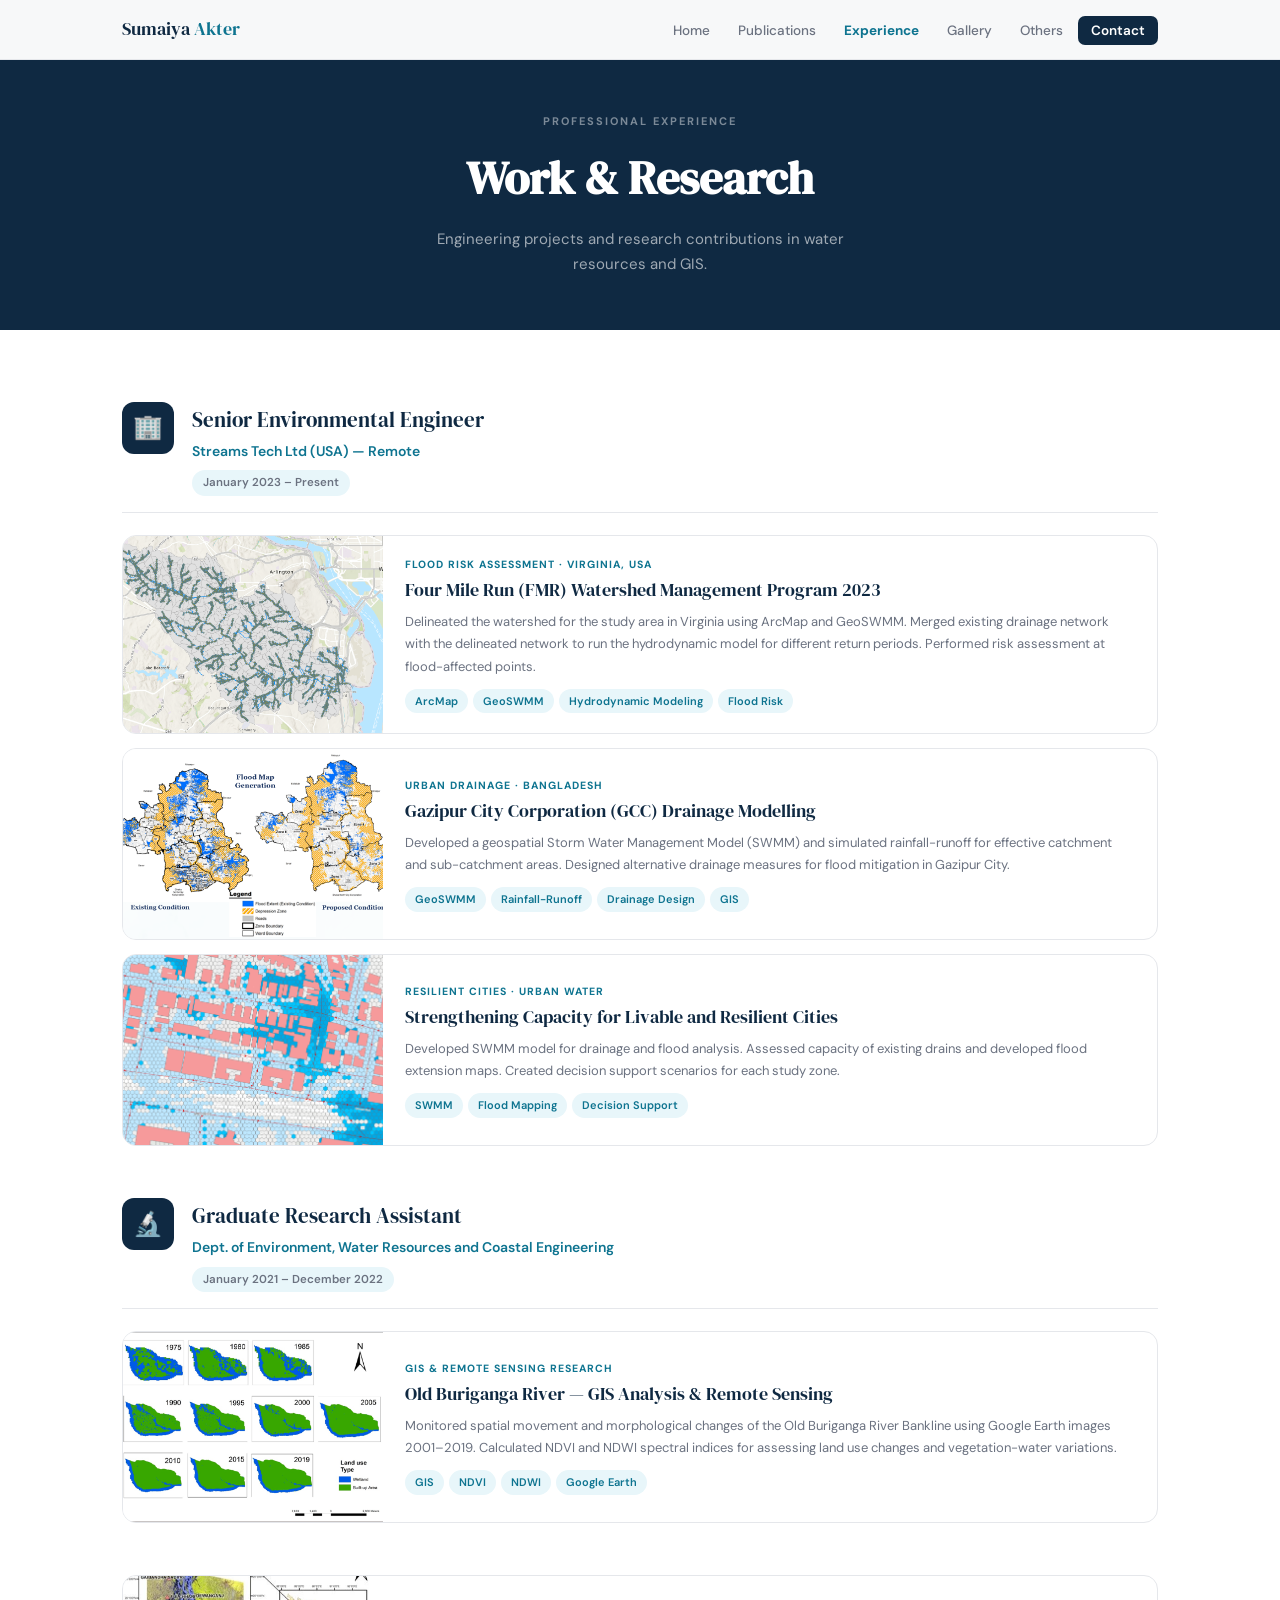
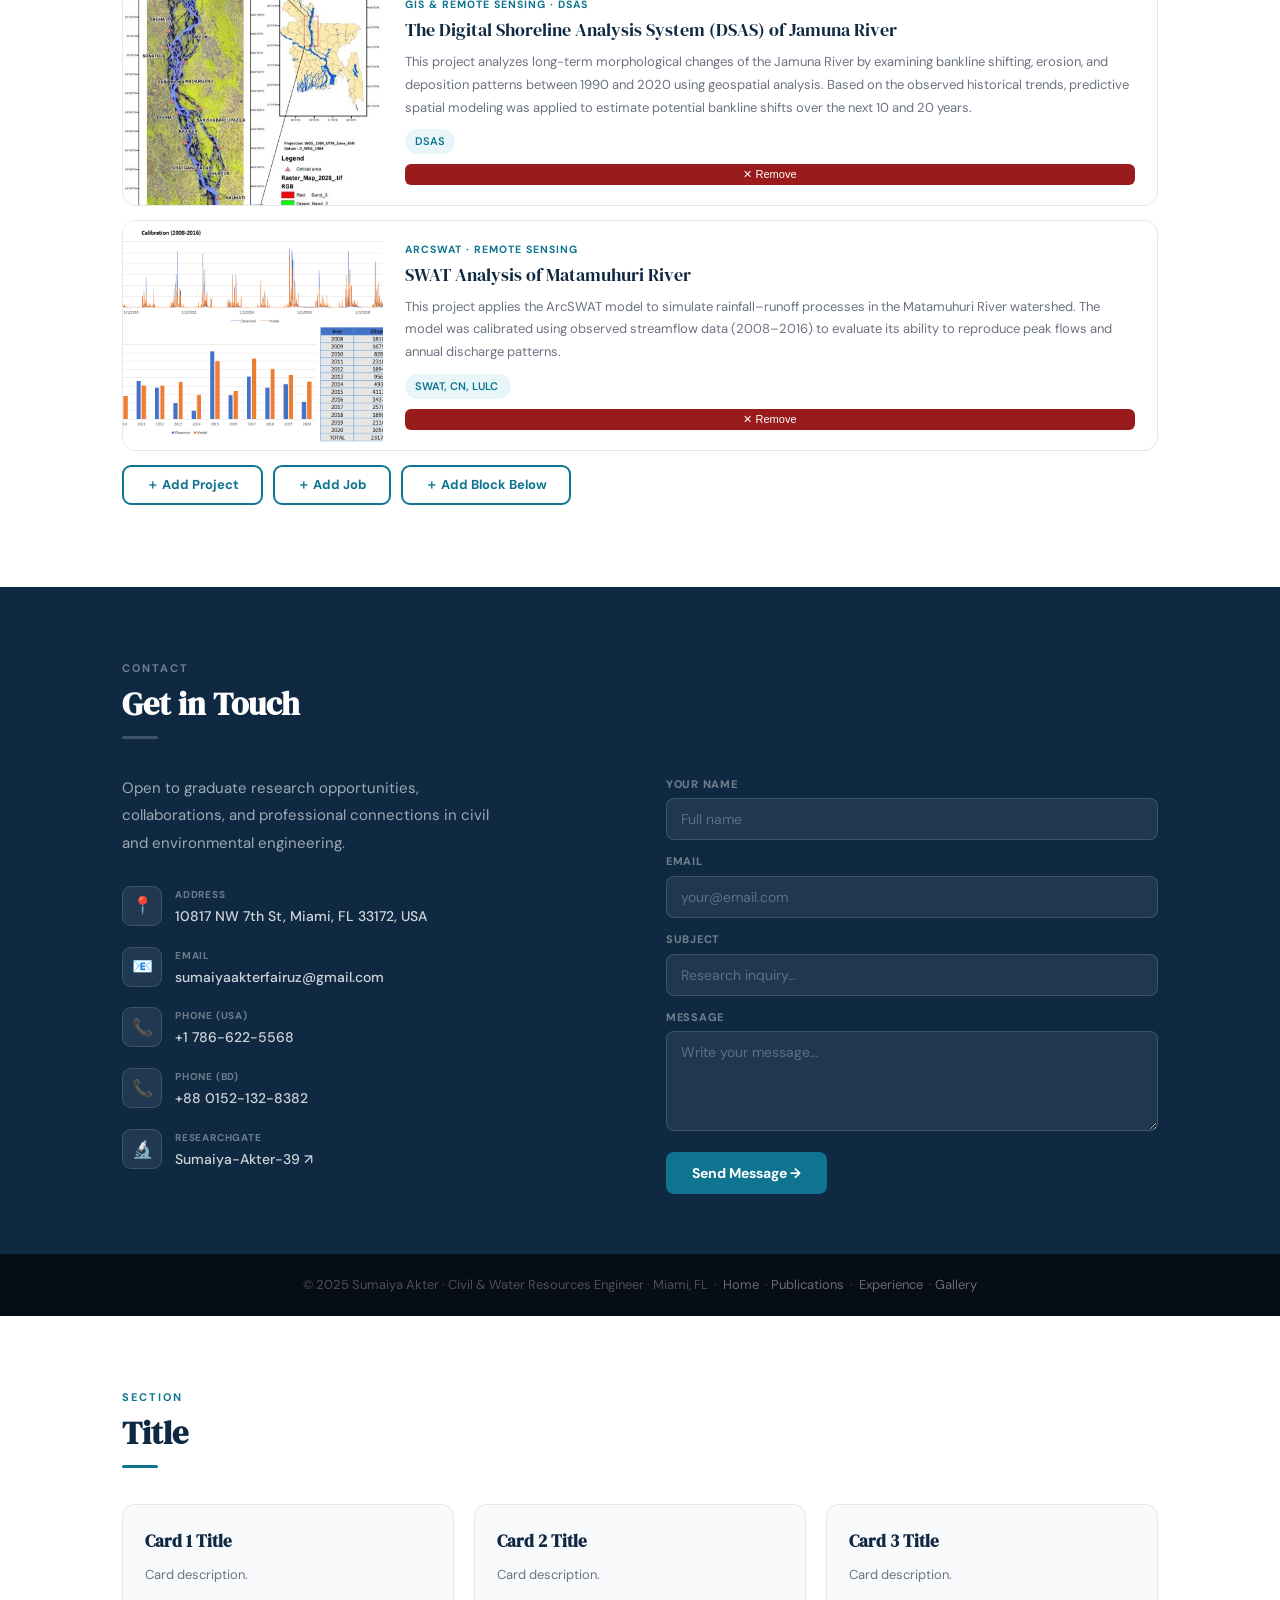
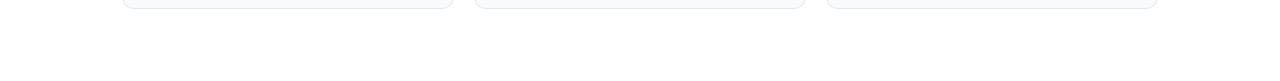
==== experience.html @ da6ac18e "Add files via upload" ====
<!DOCTYPE html>
<html lang="en"><head>
<meta charset="UTF-8"><meta name="viewport" content="width=device-width, initial-scale=1.0">
<title>Experience | Sumaiya Akter</title>
<link href="https://fonts.googleapis.com/css2?family=DM+Serif+Display:ital@0;1&amp;family=DM+Sans:ital,opsz,wght@0,9..40,300;0,9..40,400;0,9..40,500;0,9..40,600;1,9..40,400&amp;display=swap" rel="stylesheet">
<style>/* ── SHARED STYLES ─────────────────────────────── */
*,*::before,*::after{margin:0;padding:0;box-sizing:border-box;}
html{scroll-behavior:smooth;}
body{font-family:'DM Sans',sans-serif;background:#fff;color:#222;line-height:1.7;overflow-x:hidden;}

:root{
  --navy:#0f2942;
  --blue:#2563a8;
  --teal:#0e7490;
  --teal-lt:#22a7c7;
  --teal-pale:#e8f6fa;
  --muted:#6b7280;
  --border:#e5e7eb;
  --bg2:#f8fafc;
  --bg3:#f1f5f9;
  --nav-h:60px;
  --shadow:0 4px 18px rgba(0,0,0,.08);
  --shadow-lg:0 12px 40px rgba(0,0,0,.1);
  --r:10px;
}

/* NAV */
nav{position:fixed;top:0;left:0;right:0;z-index:100;height:var(--nav-h);background:rgba(255,255,255,.97);backdrop-filter:blur(10px);border-bottom:1px solid var(--border);transition:box-shadow .3s;}
nav.scrolled{box-shadow:var(--shadow);}
.nav-inner{max-width:1100px;margin:0 auto;padding:0 32px;height:100%;display:flex;align-items:center;justify-content:space-between;}
.nav-logo{font-family:'DM Serif Display',serif;font-size:18px;color:var(--navy);text-decoration:none;}
.nav-logo span{color:var(--teal);}
.nav-links{display:flex;gap:2px;list-style:none;}
.nav-links a{font-size:13.5px;font-weight:500;color:var(--muted);text-decoration:none;padding:6px 13px;border-radius:7px;transition:all .2s;}
.nav-links a:hover{color:var(--navy);background:var(--bg3);}
.nav-links a.active{color:var(--teal);font-weight:700;}
.nav-cta{background:var(--navy)!important;color:#fff!important;font-weight:600!important;border-radius:7px;}
.nav-cta:hover{opacity:.88;}
.burger{display:none;background:none;border:none;cursor:pointer;flex-direction:column;gap:5px;padding:4px;}
.burger span{width:22px;height:2px;background:var(--navy);border-radius:2px;display:block;}
.mob-nav{display:none;position:fixed;inset:0;z-index:99;background:rgba(15,41,66,.97);flex-direction:column;align-items:center;justify-content:center;gap:8px;}
.mob-nav.open{display:flex;}
.mob-nav a{font-family:'DM Serif Display',serif;font-size:28px;color:rgba(255,255,255,.85);text-decoration:none;padding:10px;}
.mob-close{position:absolute;top:20px;right:24px;background:none;border:none;color:rgba(255,255,255,.5);font-size:32px;cursor:pointer;}

/* PAGE HERO (non-home pages) */
.page-hero{background:var(--navy);padding:calc(var(--nav-h)+52px) 0 52px;text-align:center;}
.page-hero .eyebrow{font-size:11px;font-weight:700;letter-spacing:2px;text-transform:uppercase;color:rgba(255,255,255,.45);display:block;margin-bottom:8px;}
.page-hero h1{font-family:'DM Serif Display',serif;font-size:clamp(30px,4vw,46px);color:#fff;margin-bottom:10px;}
.page-hero p{font-size:15px;color:rgba(255,255,255,.6);max-width:480px;margin:0 auto;}

/* SECTIONS */
section.content-sec{padding:80px 0;}
section.content-sec:nth-of-type(even){background:var(--bg2);}
.container{max-width:1100px;margin:0 auto;padding:0 32px;}
.sec-label{font-size:11px;font-weight:700;letter-spacing:2px;text-transform:uppercase;color:var(--teal);display:block;margin-bottom:8px;}
h2.sec-title{font-family:'DM Serif Display',serif;font-size:clamp(24px,3vw,32px);color:var(--navy);margin-bottom:8px;line-height:1.2;}
.divider{width:36px;height:3px;background:var(--teal);border-radius:2px;margin:12px 0 36px;}

/* CONTACT FOOTER SECTION */
.contact-footer{background:var(--navy);padding:72px 0 0;}
.contact-footer .sec-label{color:rgba(255,255,255,.4);}
.contact-footer h2.sec-title{color:#fff;}
.contact-footer .divider{background:rgba(255,255,255,.2);}
.contact-grid{display:grid;grid-template-columns:1fr 1fr;gap:52px;align-items:start;padding-bottom:60px;}
.ci{display:flex;align-items:flex-start;gap:13px;margin-bottom:18px;}
.ci-icon{width:40px;height:40px;border-radius:9px;background:rgba(255,255,255,.08);border:1px solid rgba(255,255,255,.12);display:flex;align-items:center;justify-content:center;font-size:17px;flex-shrink:0;}
.ci-lbl{font-size:10px;font-weight:800;text-transform:uppercase;letter-spacing:.8px;color:rgba(255,255,255,.38);display:block;margin-bottom:2px;}
.ci-val{font-size:14px;color:rgba(255,255,255,.8);font-weight:500;}
.ci-val a{color:rgba(255,255,255,.8);text-decoration:none;}
.ci-val a:hover{color:var(--teal-lt);}
.cform{display:flex;flex-direction:column;gap:12px;}
.fg label{display:block;font-size:11px;font-weight:800;text-transform:uppercase;letter-spacing:.7px;color:rgba(255,255,255,.4);margin-bottom:5px;}
.fg input,.fg textarea{width:100%;background:rgba(255,255,255,.07);border:1px solid rgba(255,255,255,.13);border-radius:8px;font-size:14px;padding:11px 14px;font-family:'DM Sans',sans-serif;outline:none;color:#fff;transition:border .2s;}
.fg input::placeholder,.fg textarea::placeholder{color:rgba(255,255,255,.28);}
.fg input:focus,.fg textarea:focus{border-color:var(--teal-lt);}
.fg textarea{resize:vertical;min-height:100px;}
.form-btn{background:var(--teal);color:#fff;border:none;padding:12px 26px;border-radius:8px;font-size:14px;font-weight:700;cursor:pointer;font-family:'DM Sans',sans-serif;transition:all .22s;align-self:flex-start;}
.form-btn:hover{background:var(--teal-lt);transform:translateY(-1px);}
.form-ok{display:none;margin-top:8px;padding:10px 14px;background:rgba(14,116,144,.2);border:1px solid rgba(14,116,144,.4);border-radius:7px;color:var(--teal-lt);font-size:13px;}
footer{background:#060d14;color:rgba(255,255,255,.28);padding:20px 0;text-align:center;font-size:13px;}
footer a{color:rgba(255,255,255,.4);text-decoration:none;}

/* REVEAL */
.reveal{opacity:0;transform:translateY(18px);transition:opacity .65s ease,transform .65s ease;}
.reveal.in{opacity:1;transform:none;}

/* RESPONSIVE */
@media(max-width:900px){
  .contact-grid{grid-template-columns:1fr;}
  .nav-links{display:none;}
  .burger{display:flex;}
}
@media(max-width:600px){
  .container{padding:0 20px;}
  section.content-sec{padding:60px 0;}
  .contact-footer{padding:56px 0 0;}
}

/* ═══════════════════════════════════════════════════
   EDITOR UI — appended to shared.css
   ═══════════════════════════════════════════════════ */

/* ── EDIT BAR (floating bottom) ─────────────────────── */
.edit-bar{
  position:fixed;bottom:18px;left:50%;transform:translateX(-50%);z-index:8000;
  background:#0b1f33;border-radius:40px;padding:8px 16px;
  display:flex;align-items:center;gap:8px;flex-wrap:wrap;justify-content:center;
  box-shadow:0 8px 40px rgba(0,0,0,.55);border:1px solid rgba(255,255,255,.12);
  font-family:'DM Sans',sans-serif;max-width:96vw;
}
.edit-bar .eb-lbl{color:rgba(255,255,255,.38);font-size:10px;font-weight:800;letter-spacing:.8px;text-transform:uppercase;}
.edit-bar button{border:none;padding:7px 15px;border-radius:20px;font-size:12px;font-weight:700;cursor:pointer;font-family:'DM Sans',sans-serif;transition:all .18s;white-space:nowrap;display:inline-flex;align-items:center;gap:5px;}
#eb-edit{background:#0e7490;color:#fff;}
#eb-edit:hover{background:#0d9ab8;}
#eb-edit.on{background:#c9a84c;color:#0b1f33;}
#eb-save,#eb-add,#eb-photo{display:none;}
#eb-save{background:#16a34a;color:#fff;}
#eb-save:hover{background:#15803d;}
#eb-add{background:#7c3aed;color:#fff;}
#eb-add:hover{background:#6d28d9;}
#eb-photo{background:rgba(255,255,255,.12);color:#fff;}
#eb-photo:hover{background:rgba(255,255,255,.22);}

/* ── EDITABLE TEXT ───────────────────────────────────── */
body.edit-mode [data-editable]{
  outline:2px dashed rgba(14,116,144,.45);border-radius:3px;
  cursor:text;padding:1px 3px;transition:outline .15s,background .15s;min-width:20px;display:inline-block;
}
body.edit-mode [data-editable]:hover{outline:2px solid #0e7490;background:rgba(14,116,144,.06);}
body.edit-mode [data-editable]:focus{outline:2px solid #c9a84c!important;background:rgba(201,168,76,.08)!important;}
body.edit-mode p[data-editable],body.edit-mode div[data-editable],body.edit-mode li[data-editable]{display:block;}

/* ── SECTION CONTROL BAR ─────────────────────────────── */
.sec-ctrl-bar{
  display:none;
  background:#0b1f33;border-radius:0 0 10px 10px;
  padding:5px 12px;flex-wrap:wrap;gap:5px;align-items:center;
  position:sticky;top:60px;z-index:500;
  box-shadow:0 4px 16px rgba(0,0,0,.2);
}
body.edit-mode .sec-ctrl-bar{display:flex;}
.scb{background:rgba(255,255,255,.1);color:rgba(255,255,255,.85);border:none;padding:4px 11px;border-radius:14px;font-size:11px;font-weight:700;cursor:pointer;font-family:'DM Sans',sans-serif;transition:all .18s;}
.scb:hover{background:rgba(255,255,255,.22);}
.scb-move{background:rgba(201,168,76,.25);color:#e8c96a;cursor:grab;}
.scb-move:active{cursor:grabbing;}
.scb-paste{background:rgba(14,116,144,.25);color:#7dd3e8;}
.scb-paste:hover{background:rgba(14,116,144,.4);}
.scb-add{background:rgba(124,58,237,.25);color:#c4b5fd;}
.scb-add:hover{background:rgba(124,58,237,.4);}
.scb-del{background:rgba(220,38,38,.2);color:#fca5a5;}
.scb-del:hover{background:rgba(220,38,38,.4);}

/* ── ADD ROW (between sections) ─────────────────────── */
.add-row{display:none;text-align:center;padding:5px 0;position:relative;}
body.edit-mode .add-row{display:block;}
.add-row::before{content:'';position:absolute;top:50%;left:0;right:0;height:1px;background:rgba(14,116,144,.2);}
.add-row-btn{position:relative;z-index:1;background:#fff;border:1.5px solid #0e7490;color:#0e7490;font-size:11px;font-weight:800;padding:4px 14px;border-radius:20px;cursor:pointer;font-family:'DM Sans',sans-serif;transition:all .18s;}
.add-row-btn:hover{background:#0e7490;color:#fff;}

/* ── CONTENT BLOCK ───────────────────────────────────── */
.cb{position:relative;margin:14px 0;}
body.edit-mode .cb{outline:1px dashed rgba(201,168,76,.3);border-radius:8px;padding:6px 8px;}
body.edit-mode .cb:hover>.cb-actions{opacity:1;pointer-events:all;}
.cb-actions{position:absolute;top:-14px;right:6px;display:flex;gap:3px;opacity:0;pointer-events:none;transition:opacity .18s;z-index:100;background:#0b1f33;border-radius:8px;padding:3px 6px;}
.cba{background:rgba(255,255,255,.1);color:#fff;border:none;padding:2px 8px;border-radius:5px;font-size:10px;font-weight:700;cursor:pointer;font-family:'DM Sans',sans-serif;}
.cba:hover{background:rgba(255,255,255,.25);}
.cba-del{background:rgba(220,38,38,.25);color:#fca5a5;}
.cba-del:hover{background:rgba(220,38,38,.5);}

/* ── IMAGE EDIT OVERLAY ──────────────────────────────── */
.cb-img-wrap{position:relative;border-radius:10px;overflow:hidden;}
body.edit-mode .cb-img-wrap::after{
  content:'📷 Click to change';position:absolute;inset:0;
  display:flex;align-items:center;justify-content:center;
  background:rgba(0,0,0,.45);color:#fff;font-size:13px;font-weight:700;
  font-family:'DM Sans',sans-serif;cursor:pointer;opacity:0;transition:opacity .2s;
}
body.edit-mode .cb-img-wrap:hover::after{opacity:1;}

/* ── EDIT MODE: section outline ──────────────────────── */
body.edit-mode .editable-section{position:relative;outline:1px solid rgba(14,116,144,.12);}

/* ── MODALS ──────────────────────────────────────────── */
.modal-ov{display:none;position:fixed;inset:0;z-index:9500;background:rgba(0,0,0,.82);align-items:center;justify-content:center;padding:14px;}
.modal-ov.open{display:flex;}
.mbox{background:#1a2e44;border-radius:16px;padding:24px;width:100%;max-width:520px;max-height:90vh;overflow-y:auto;box-shadow:0 20px 60px rgba(0,0,0,.6);font-family:'DM Sans',sans-serif;}
.mhd{display:flex;justify-content:space-between;align-items:center;margin-bottom:16px;}
.mhd h3{color:#fff;font-size:16px;font-weight:700;}
.mclose{background:rgba(255,255,255,.1);border:none;color:#fff;width:30px;height:30px;border-radius:50%;font-size:16px;cursor:pointer;line-height:1;}
.mclose:hover{background:rgba(255,255,255,.22);}
.ml{display:block;color:rgba(255,255,255,.45);font-size:10px;font-weight:800;text-transform:uppercase;letter-spacing:.6px;margin:12px 0 5px;}
input[type=range]{width:100%;accent-color:#0e7490;}
.mrange-v{color:rgba(255,255,255,.4);font-size:11px;text-align:center;margin-top:2px;}
.mbrow{display:flex;gap:8px;margin-top:14px;}
.mbtn{flex:1;padding:9px;border-radius:9px;font-size:13px;font-weight:700;cursor:pointer;border:none;font-family:'DM Sans',sans-serif;}
.mbtn-p{background:#0e7490;color:#fff;} .mbtn-p:hover{background:#0d9ab8;}
.mbtn-g{background:#16a34a;color:#fff;} .mbtn-g:hover{background:#15803d;}
.mbtn-gh{background:rgba(255,255,255,.08);color:rgba(255,255,255,.7);border:1px solid rgba(255,255,255,.12)!important;}
.mbtn-gh:hover{background:rgba(255,255,255,.15);}
.upzone{border:2px dashed rgba(255,255,255,.22);border-radius:10px;padding:24px;text-align:center;cursor:pointer;margin-bottom:12px;transition:border-color .2s;}
.upzone:hover{border-color:#0e7490;}
.shape-row{display:flex;gap:7px;margin-top:5px;}
.sh-btn{flex:1;padding:7px;border-radius:8px;border:2px solid rgba(255,255,255,.18);background:transparent;color:rgba(255,255,255,.6);font-size:11px;font-weight:700;cursor:pointer;font-family:'DM Sans',sans-serif;transition:all .18s;}
.sh-btn.on{border-color:#0e7490;background:#0e7490;color:#fff;}
.bt-grid{display:grid;grid-template-columns:1fr 1fr;gap:9px;margin-top:8px;}
.bt-card{background:rgba(255,255,255,.06);border:2px solid rgba(255,255,255,.1);border-radius:10px;padding:13px;text-align:center;cursor:pointer;transition:all .2s;}
.bt-card:hover{border-color:#0e7490;background:rgba(14,116,144,.1);}
.bt-card .ico{font-size:24px;margin-bottom:5px;}
.bt-card .lbl{color:#fff;font-size:12px;font-weight:700;}
.bt-card .dsc{color:rgba(255,255,255,.38);font-size:10px;margin-top:2px;}
.st-grid{display:grid;grid-template-columns:1fr 1fr;gap:9px;margin-top:8px;}
.st-card{background:rgba(255,255,255,.06);border:2px solid rgba(255,255,255,.1);border-radius:10px;padding:13px;cursor:pointer;transition:all .2s;}
.st-card:hover{border-color:#7c3aed;background:rgba(124,58,237,.1);}
.st-card .ico{font-size:20px;margin-bottom:4px;}
.st-card .lbl{color:#fff;font-size:12px;font-weight:700;}
.st-card .dsc{color:rgba(255,255,255,.38);font-size:10px;margin-top:2px;line-height:1.4;}

/* ── pub/exp cards edit highlight ───────────────────── */
body.edit-mode .pub-card,body.edit-mode .proj-icard{outline:1px dashed rgba(201,168,76,.3);border-radius:10px;}
body.edit-mode .pub-card [data-editable],body.edit-mode .proj-icard [data-editable]{outline:1px dashed rgba(14,116,144,.35);}

/* ── MOBILE FIXES ────────────────────────────────────── */
@media(max-width:700px){
  .sec-ctrl-bar{top:var(--nav-h,60px);}
  .edit-bar{padding:6px 12px;gap:5px;}
  .edit-bar button{padding:6px 11px;font-size:11px;}
  .bt-grid,.st-grid{grid-template-columns:1fr;}
}

/* ─ EDIT BAR ─────────────────────────── */
.edit-bar{
  position:fixed;bottom:18px;left:50%;transform:translateX(-50%);z-index:8000;
  background:#0b1f33;border-radius:40px;padding:8px 18px;
  display:flex;align-items:center;gap:8px;flex-wrap:wrap;justify-content:center;
  box-shadow:0 8px 40px rgba(0,0,0,.55);border:1px solid rgba(255,255,255,.12);
  font-family:'DM Sans',sans-serif;max-width:96vw;
}
.eb-lbl{color:rgba(255,255,255,.38);font-size:10px;font-weight:800;letter-spacing:.8px;text-transform:uppercase;}
.edit-bar button{border:none;padding:7px 16px;border-radius:20px;font-size:12.5px;font-weight:700;cursor:pointer;font-family:'DM Sans',sans-serif;transition:all .18s;white-space:nowrap;}
#eb-edit{background:#0e7490;color:#fff;}
#eb-edit:hover{background:#0d9ab8;}
#eb-edit.on{background:#c9a84c;color:#0b1f33;}
#eb-save,#eb-add,#eb-photo{display:none;}
#eb-save{background:#16a34a;color:#fff;}
#eb-add{background:#7c3aed;color:#fff;}
#eb-photo{background:rgba(255,255,255,.12);color:#fff;}

/* ─ EDITABLE TEXT ──────────────────────── */
body.edit-mode [data-editable]{outline:2px dashed rgba(14,116,144,.4);border-radius:3px;cursor:text;padding:1px 4px;min-width:20px;}
body.edit-mode [data-editable]:hover{outline:2px solid #0e7490;background:rgba(14,116,144,.06);}
body.edit-mode [data-editable]:focus{outline:2px solid #c9a84c!important;background:rgba(201,168,76,.08)!important;}

/* ─ SECTION TOOLBAR ────────────────────── */
.sec-bar{display:none;align-items:center;gap:5px;flex-wrap:wrap;background:#0b1f33;padding:5px 14px;border-radius:0 0 10px 10px;position:sticky;top:60px;z-index:600;box-shadow:0 4px 16px rgba(0,0,0,.25);}
body.edit-mode .sec-bar{display:flex;}
.sb{background:rgba(255,255,255,.1);color:rgba(255,255,255,.85);border:none;padding:4px 12px;border-radius:14px;font-size:11px;font-weight:700;cursor:pointer;font-family:'DM Sans',sans-serif;white-space:nowrap;}
.sb:hover{background:rgba(255,255,255,.22);}
.sb-drag{background:rgba(201,168,76,.2);color:#e8c96a;cursor:grab;}
.sb-copy{background:rgba(14,116,144,.2);color:#7dd3e8;}
.sb-paste{background:rgba(14,116,144,.15);color:#7dd3e8;opacity:.45;}
.sb-paste.ready{opacity:1;}
.sb-add{background:rgba(124,58,237,.2);color:#c4b5fd;}
.sb-del{background:rgba(220,38,38,.15);color:#fca5a5;}
.sb-del:hover{background:rgba(220,38,38,.4);}

/* ─ SECTION outline ────────────────────── */
body.edit-mode .editable-section{position:relative;outline:1px solid rgba(14,116,144,.1);}
/* ─ DRAGGING ───────────────────────────── */
.sec-dragging{opacity:0.4;outline:2px dashed #c9a84c!important;}

/* ─ CONTENT BLOCKS ─────────────────────── */
.cb{position:relative;margin:12px 0;}
body.edit-mode .cb{outline:1px dashed rgba(201,168,76,.3);border-radius:8px;padding:6px 8px;}
.cb-bar{display:none;position:absolute;top:-14px;right:6px;gap:3px;background:#0b1f33;border-radius:8px;padding:3px 7px;z-index:100;}
body.edit-mode .cb:hover .cb-bar{display:flex;}
.cbb{background:rgba(255,255,255,.1);color:#fff;border:none;padding:2px 8px;border-radius:5px;font-size:10px;font-weight:700;cursor:pointer;}
.cbb:hover{background:rgba(255,255,255,.25);}
.cbb-del{background:rgba(220,38,38,.25);color:#fca5a5;}

/* ─ IMG hover edit overlay ─────────────── */
.img-edit-wrap{position:relative;border-radius:10px;overflow:hidden;}
body.edit-mode .img-edit-wrap::after{content:'📷 Click to change';position:absolute;inset:0;display:flex;align-items:center;justify-content:center;background:rgba(0,0,0,.45);color:#fff;font-size:13px;font-weight:700;cursor:pointer;opacity:0;transition:opacity .2s;font-family:'DM Sans',sans-serif;}
body.edit-mode .img-edit-wrap:hover::after{opacity:1;}

/* ─ MODALS ──────────────────────────────── */
.mov{display:none;position:fixed;inset:0;z-index:9500;background:rgba(0,0,0,.82);align-items:center;justify-content:center;padding:14px;}
.mbox{background:#1a2e44;border-radius:16px;padding:24px;width:100%;max-width:500px;max-height:90vh;overflow-y:auto;font-family:'DM Sans',sans-serif;}
.mhd{display:flex;justify-content:space-between;align-items:center;margin-bottom:16px;}
.mhd h3{color:#fff;font-size:16px;font-weight:700;}
.mclose{background:rgba(255,255,255,.1);border:none;color:#fff;width:30px;height:30px;border-radius:50%;font-size:16px;cursor:pointer;}
.ml{display:block;color:rgba(255,255,255,.45);font-size:10px;font-weight:800;text-transform:uppercase;letter-spacing:.6px;margin:12px 0 4px;}
.mrange{width:100%;accent-color:#0e7490;}
.mrv{color:rgba(255,255,255,.4);font-size:11px;text-align:center;margin-top:2px;}
.mbrow{display:flex;gap:8px;margin-top:14px;}
.mbtn{flex:1;padding:9px;border-radius:9px;font-size:13px;font-weight:700;cursor:pointer;border:none;font-family:'DM Sans',sans-serif;}
.mbtn-g{background:#16a34a;color:#fff;} .mbtn-gh{background:rgba(255,255,255,.08);color:rgba(255,255,255,.7);}
.upzone{border:2px dashed rgba(255,255,255,.22);border-radius:10px;padding:26px;text-align:center;cursor:pointer;margin-bottom:12px;}
.upzone:hover{border-color:#0e7490;}
.sh-row{display:flex;gap:7px;margin-top:5px;}
.sh-btn{flex:1;padding:6px;border-radius:8px;border:2px solid rgba(255,255,255,.18);background:transparent;color:rgba(255,255,255,.6);font-size:11px;font-weight:700;cursor:pointer;}
.sh-btn.on{border-color:#0e7490;background:#0e7490;color:#fff;}
.bt-grid{display:grid;grid-template-columns:1fr 1fr;gap:9px;margin-top:8px;}
.bt-card{background:rgba(255,255,255,.06);border:2px solid rgba(255,255,255,.1);border-radius:10px;padding:13px;text-align:center;cursor:pointer;transition:all .2s;}
.bt-card:hover,.st-card:hover{border-color:#0e7490;background:rgba(14,116,144,.1);}
.bt-card .ico{font-size:22px;margin-bottom:4px;}
.bt-card .lbl{color:#fff;font-size:12px;font-weight:700;}
.bt-card .dsc{color:rgba(255,255,255,.38);font-size:10px;margin-top:2px;}
.st-grid{display:grid;grid-template-columns:1fr 1fr;gap:9px;margin-top:8px;}
.st-card{background:rgba(255,255,255,.06);border:2px solid rgba(255,255,255,.1);border-radius:10px;padding:12px;cursor:pointer;transition:all .2s;}
.st-card .ico{font-size:18px;margin-bottom:3px;}
.st-card .lbl{color:#fff;font-size:12px;font-weight:700;}
.st-card .dsc{color:rgba(255,255,255,.38);font-size:10px;margin-top:2px;}
@media(max-width:700px){.edit-bar{padding:6px 12px;}.edit-bar button{padding:6px 11px;font-size:11px;}.bt-grid,.st-grid{grid-template-columns:1fr;}}

.page-hero{background:var(--navy);padding:calc(var(--nav-h) + 52px) 0 52px;text-align:center;}
.page-hero .sec-label{color:rgba(255,255,255,.45);}
.page-hero h1{font-family:'DM Serif Display',serif;font-size:clamp(30px,4vw,46px);color:#fff;margin-bottom:10px;}
.page-hero p{font-size:15px;color:rgba(255,255,255,.6);max-width:480px;margin:0 auto;}
.job-block{margin-bottom:52px;}
.job-hd{display:flex;align-items:flex-start;gap:18px;margin-bottom:22px;padding-bottom:16px;border-bottom:1px solid var(--border);}
.job-icon{width:52px;height:52px;border-radius:12px;background:var(--navy);display:flex;align-items:center;justify-content:center;font-size:24px;flex-shrink:0;}
.job-role{font-family:'DM Serif Display',serif;font-size:21px;color:var(--navy);}
.job-org{font-size:14px;color:var(--teal);font-weight:600;margin:2px 0;}
.job-period{font-size:11.5px;color:var(--muted);background:var(--teal-pale);padding:3px 11px;border-radius:20px;display:inline-block;margin-top:5px;font-weight:600;}
.proj-card{background:#fff;border:1px solid var(--border);border-radius:14px;overflow:hidden;display:grid;grid-template-columns:260px 1fr;margin-bottom:14px;transition:box-shadow .28s,transform .28s;position:relative;}
.proj-card:hover{box-shadow:0 10px 32px rgba(13,61,74,.1);transform:translateY(-2px);}
.proj-img{position:relative;overflow:hidden;background:var(--bg3);min-height:190px;}
.proj-img img{width:100%;height:100%;object-fit:cover;display:block;position:absolute;inset:0;}
.proj-emoji{position:absolute;inset:0;display:flex;align-items:center;justify-content:center;font-size:52px;}
.proj-img-ov{position:absolute;inset:0;background:rgba(15,41,66,.5);display:flex;align-items:center;justify-content:center;opacity:0;transition:opacity .25s;}
.proj-img:hover .proj-img-ov{opacity:1;}
.proj-body{padding:20px 22px;display:flex;flex-direction:column;justify-content:center;}
.proj-label{font-size:10.5px;font-weight:700;letter-spacing:1px;text-transform:uppercase;color:var(--teal);margin-bottom:5px;}
.proj-title{font-family:'DM Serif Display',serif;font-size:17.5px;color:var(--navy);margin-bottom:9px;line-height:1.3;}
.proj-desc{font-size:13px;color:var(--muted);line-height:1.75;}
.proj-tags{display:flex;flex-wrap:wrap;gap:5px;margin-top:10px;}
.proj-tag{font-size:11px;background:var(--teal-pale);color:var(--teal);padding:3px 10px;border-radius:20px;font-weight:600;}
.img-up-btn{background:rgba(255,255,255,.92);border:none;padding:6px 13px;border-radius:7px;font-size:12px;font-weight:700;cursor:pointer;font-family:'DM Sans',sans-serif;}
body.edit-mode .proj-card::before{content:'⠿';position:absolute;top:8px;right:10px;background:#0b1f33;color:rgba(255,255,255,.7);font-size:14px;padding:2px 8px;border-radius:5px;cursor:grab;z-index:10;}
.btn-outline{background:transparent;border:2px solid var(--teal);color:var(--teal);padding:9px 22px;border-radius:9px;font-size:13px;font-weight:700;cursor:pointer;font-family:'DM Sans',sans-serif;transition:all .2s;}
.btn-outline:hover{background:var(--teal);color:#fff;}
@media(max-width:700px){.proj-card{grid-template-columns:1fr;}.proj-img{height:180px;min-height:180px;}}
</style>
</head>
<body class="">

<!-- ══ EDIT BAR ════════════════════════════════════════════ -->


<!-- ══ IMAGE EDITOR ══════════════════════════════════════════ -->


<!-- ══ ADD BLOCK MODAL ═══════════════════════════════════════ -->


<!-- ══ ADD SECTION MODAL ══════════════════════════════════════ -->

<nav id="main-nav" class="scrolled">
  <div class="nav-inner">
    <a class="nav-logo" href="index.html">Sumaiya <span>Akter</span></a>
    <ul class="nav-links">
      <li><a href="index.html">Home</a></li>
      <li><a href="publications.html">Publications</a></li>
      <li><a href="experience.html" class="active">Experience</a></li>
      <li><a href="gallery.html">Gallery</a></li>
      <li><a href="others.html">Others</a></li>
      <li><a href="#contact-footer" class="nav-cta">Contact</a></li>
    </ul>
    <button class="burger" id="burger"><span></span><span></span><span></span></button>
  </div>
</nav>
<div class="mob-nav" id="mob-nav">
  <button class="mob-close" id="mob-close">✕</button>
  <a href="index.html">Home</a><a href="publications.html">Publications</a>
  <a href="experience.html">Experience</a><a href="gallery.html">Gallery</a>
  <a href="others.html">Others</a><a href="#contact-footer">Contact</a>
</div>

<section class="editable-section" id="exp-hero" style="padding:0;">
  <div class="page-hero">
    <span class="sec-label" data-editable="" contenteditable="false">Professional Experience</span>
    <h1 data-editable="" contenteditable="false">Work &amp; Research</h1>
    <p data-editable="" contenteditable="false">Engineering projects and research contributions in water resources and GIS.</p>
  </div>
</section>

<section class="editable-section" id="exp-main" style="background:#fff;padding:72px 0;">
  <div class="container reveal in">

    <div class="job-block" id="job1">
      <div class="job-hd">
        <div class="job-icon">🏢</div>
        <div>
          <div class="job-role" data-editable="" contenteditable="false">Senior Environmental Engineer</div>
          <div class="job-org" data-editable="" contenteditable="false">Streams Tech Ltd (USA) — Remote</div>
          <span class="job-period" data-editable="" contenteditable="false">January 2023 – Present</span>
        </div>
      </div>
      <div class="proj-card" id="proj1">
        <div class="proj-img"><div class="proj-emoji" id="pe1" style="display: none;">🌊</div><img id="pimg1" src="[data-uri]" alt="" style="display: block;"><div class="proj-img-ov"><button class="img-up-btn" onclick="uploadPI('pimg1','pe1');event.stopPropagation()">🖼 Add Image</button></div></div>
        <div class="proj-body"><div class="proj-label" data-editable="" contenteditable="false">Flood Risk Assessment · Virginia, USA</div><div class="proj-title" data-editable="" contenteditable="false">Four Mile Run (FMR) Watershed Management Program 2023</div><div class="proj-desc" data-editable="" contenteditable="false">Delineated the watershed for the study area in Virginia using ArcMap and GeoSWMM. Merged existing drainage network with the delineated network to run the hydrodynamic model for different return periods. Performed risk assessment at flood-affected points.</div><div class="proj-tags"><span class="proj-tag" data-editable="" contenteditable="false">ArcMap</span><span class="proj-tag" data-editable="" contenteditable="false">GeoSWMM</span><span class="proj-tag" data-editable="" contenteditable="false">Hydrodynamic Modeling</span><span class="proj-tag" data-editable="" contenteditable="false">Flood Risk</span></div></div>
      </div>
      <div class="proj-card" id="proj2">
        <div class="proj-img"><div class="proj-emoji" id="pe2" style="display: none;">🏙️</div><img id="pimg2" src="[data-uri]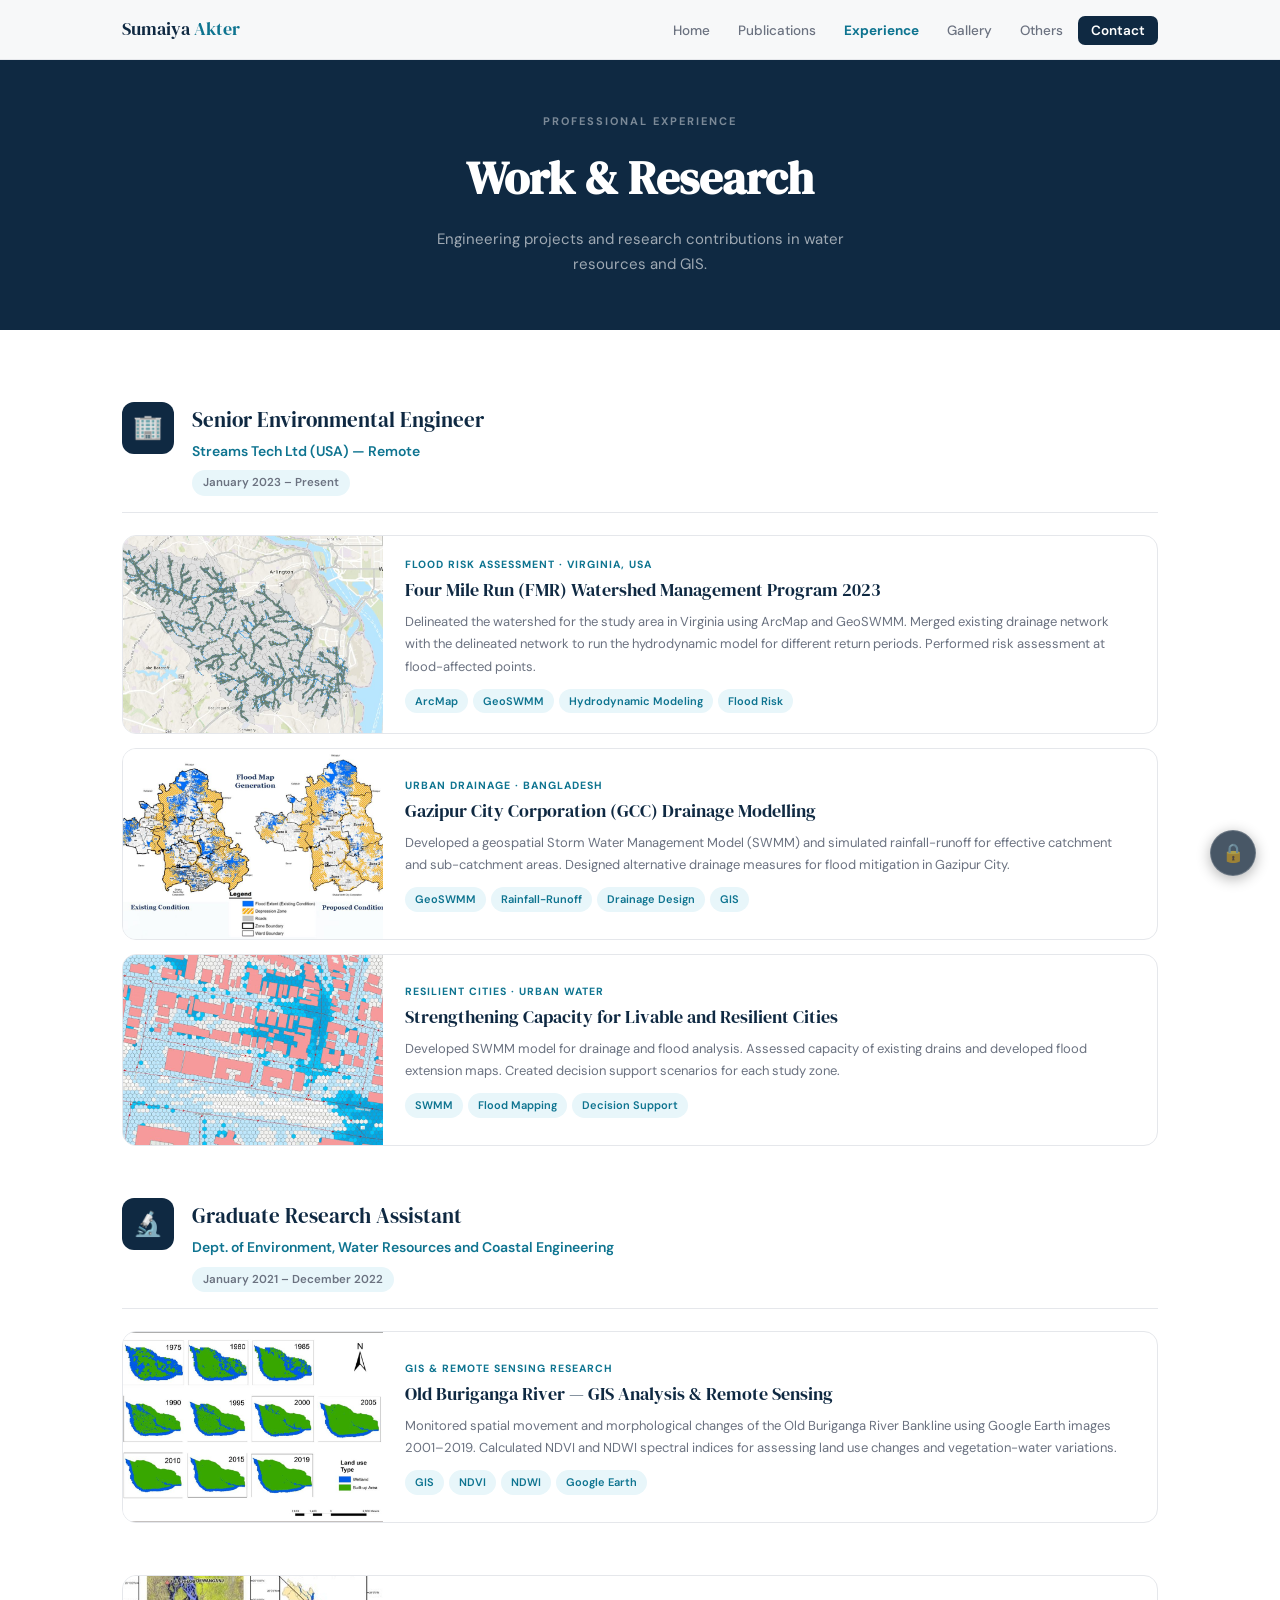
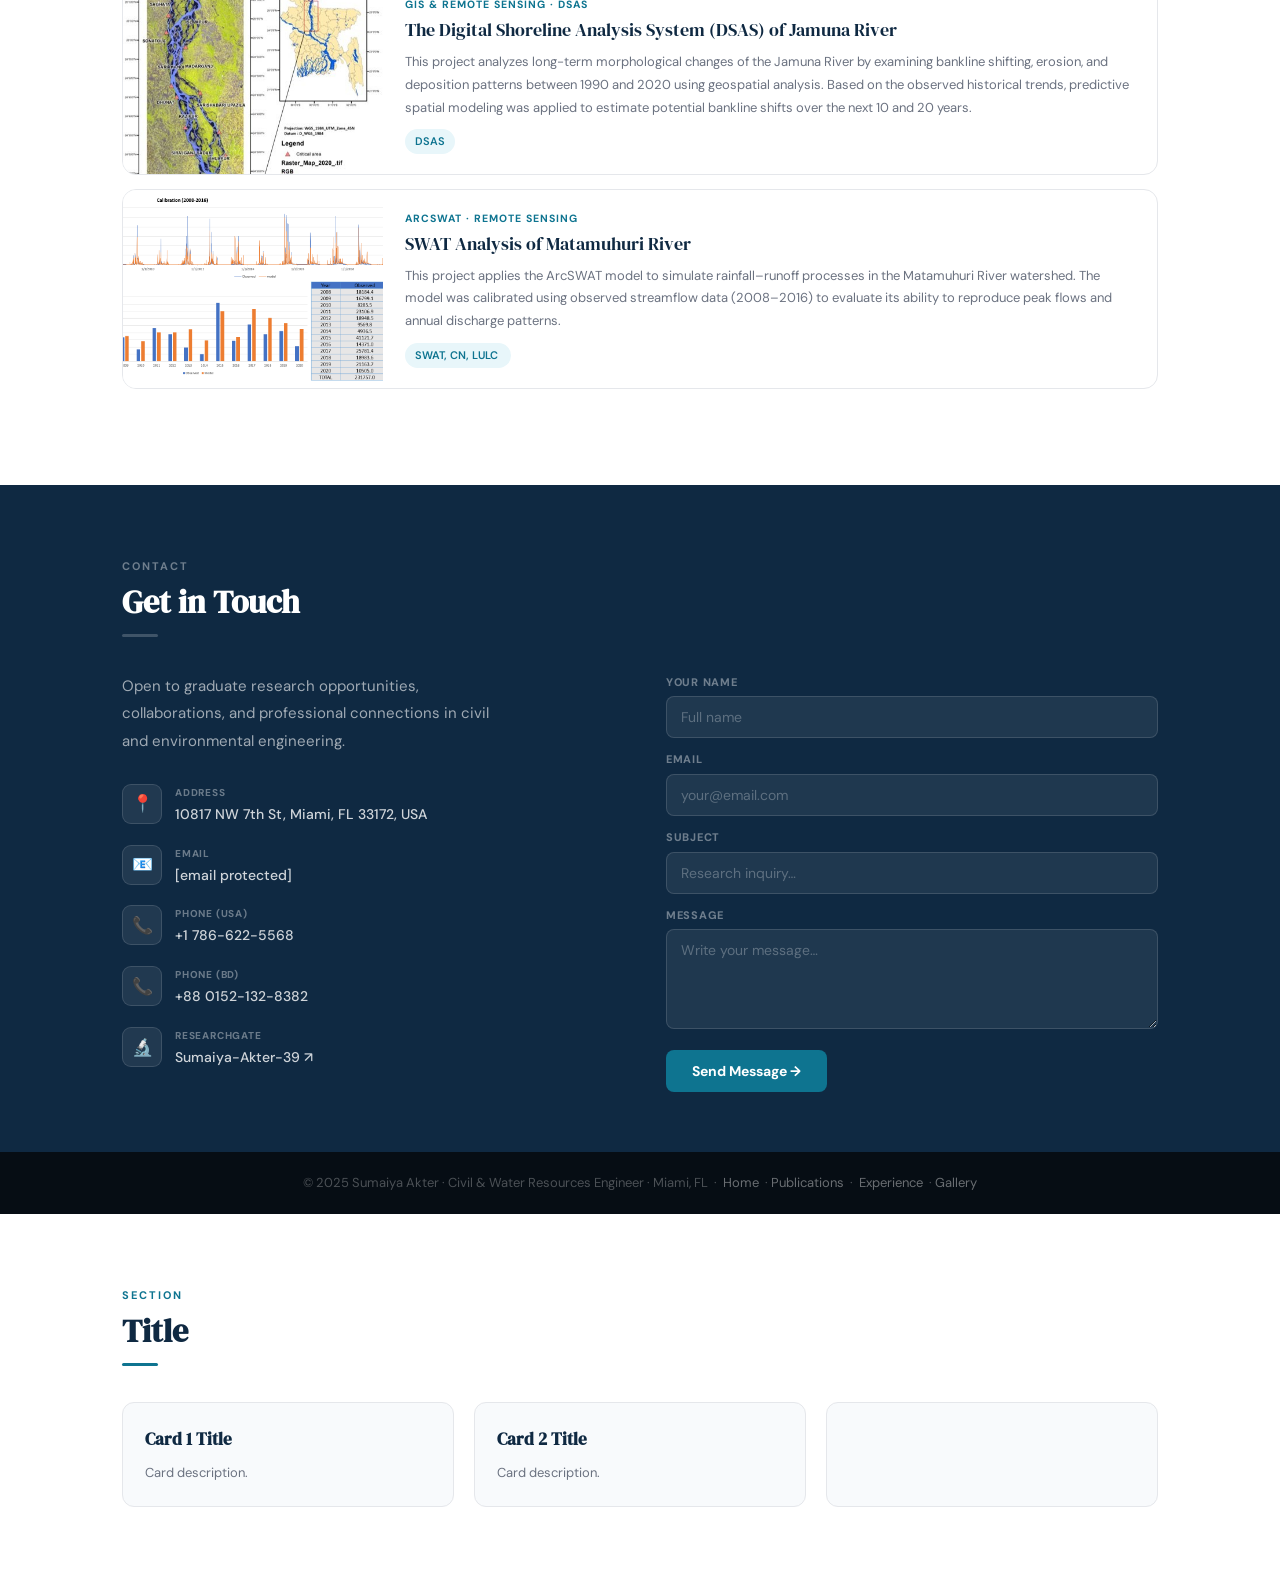
